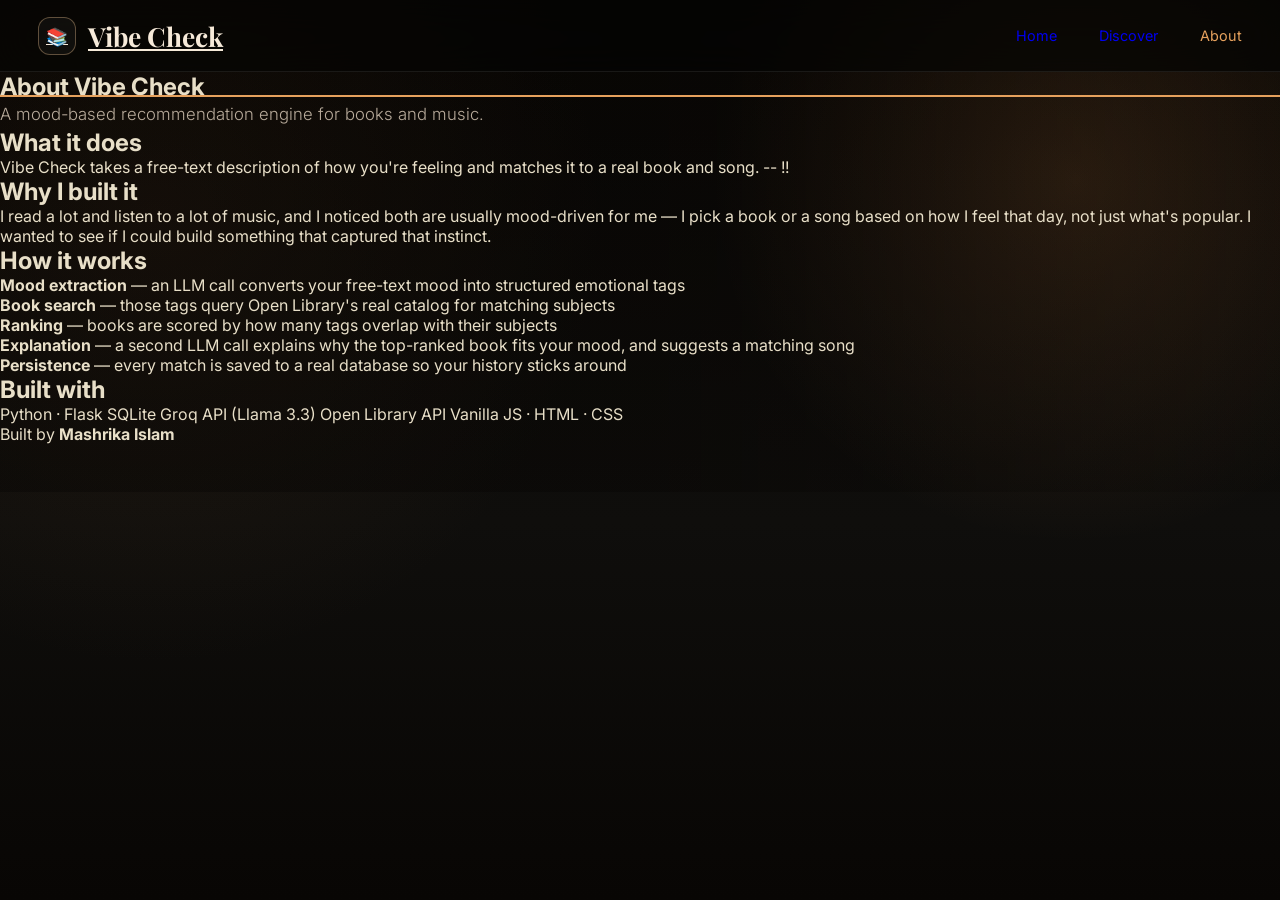
==== about.html @ 85992bfc "Add day/night mode toggle with CSS variable theming" ====
<!DOCTYPE html>
<html lang="en">
<head>
  <meta charset="UTF-8" />
  <meta name="viewport" content="width=device-width, initial-scale=1.0" />
  <title>About — Vibe Check</title>

  <link href="https://fonts.googleapis.com/css2?family=Playfair+Display:ital,wght@0,400;0,600;0,700;1,400&family=Inter:wght@300;400;500;600;700&display=swap" rel="stylesheet">
  <link rel="stylesheet" href="style.css" />
  <link rel="stylesheet" href="about.css" />
</head>

<body>
  <div class="app-shell">

    <nav class="navbar">
      <a href="index.html" class="brand">
        <div class="brand-icon">📚</div>
        <span>Vibe Check</span>
      </a>

      <div class="nav-links">
        <a href="index.html">Home</a>
        <a href="discover.html">Discover</a>
        <a href="about.html" class="active">About</a>
      </div>
    </nav>

    <main class="about-main">
      <section class="about-hero">
        <h1>About Vibe Check</h1>
        <p class="tagline">A mood-based recommendation engine for books and music.</p>
      </section>

      <section class="about-section">
        <h2>What it does</h2>
        <p>Vibe Check takes a free-text description of how you're feeling and matches it to a real book and song. -- !! </p>
      </section>

      <section class="about-section">
        <h2>Why I built it</h2>
        <p>I read a lot and listen to a lot of music, and I noticed both are usually mood-driven for me — I pick a book or a song based on how I feel that day, not just what's popular. I wanted to see if I could build something that captured that instinct.</p>
      </section>

      <section class="about-section">
        <h2>How it works</h2>
        <ol class="how-list">
          <li><strong>Mood extraction</strong> — an LLM call converts your free-text mood into structured emotional tags</li>
          <li><strong>Book search</strong> — those tags query Open Library's real catalog for matching subjects</li>
          <li><strong>Ranking</strong> — books are scored by how many tags overlap with their subjects</li>
          <li><strong>Explanation</strong> — a second LLM call explains why the top-ranked book fits your mood, and suggests a matching song</li>
          <li><strong>Persistence</strong> — every match is saved to a real database so your history sticks around</li>
        </ol>
      </section>

      <section class="about-section">
        <h2>Built with</h2>
        <div class="tech-tags">
          <span class="tech-tag">Python · Flask</span>
          <span class="tech-tag">SQLite</span>
          <span class="tech-tag">Groq API (Llama 3.3)</span>
          <span class="tech-tag">Open Library API</span>
          <span class="tech-tag">Vanilla JS · HTML · CSS</span>
        </div>
      </section>

      <section class="about-footer">
        <p>Built by <strong>Mashrika Islam</strong></p>
      </section>
    </main>

  </div>
  <script src="theme.js"></script>
</body>
</html>
---- style.css ----
*,
*::before,
*::after {
  box-sizing: border-box;
  margin: 0;
  padding: 0;
}
:root {
  --bg-main: #080604;
  --bg-mid: #0f0e0c;
  --bg-card: rgba(27, 22, 18, 0.92);
  --text-primary: #e8dfc8;
  --text-heading: #f6ead9;
  --text-muted: #b8ab9b;
  --text-faint: #7f7468;
  --border-color: rgba(255, 255, 255, 0.08);
  --accent: #e6a15d;
  --hero-overlay: rgba(8, 6, 4, 0.96);
  --hero-overlay-2: rgba(8, 6, 4, 0.25);
}

body.day-mode {
  --bg-main: #fdf6ec;
  --bg-mid: #faeed9;
  --bg-card: rgba(255, 252, 246, 0.94);
  --text-primary: #3d2f22;
  --text-heading: #2b2015;
  --text-muted: #7a6650;
  --text-faint: #9c8a73;
  --border-color: rgba(61, 47, 34, 0.1);
  --accent: #c75e3c;
  --hero-overlay: rgba(253, 246, 236, 0.88);
  --hero-overlay-2: rgba(253, 246, 236, 0.35);
}

body {
  font-family: 'Inter', sans-serif;
  background:
    radial-gradient(circle at 84% 20%, rgba(201, 129, 66, 0.2), transparent 28%),
    radial-gradient(circle at 12% 24%, rgba(111, 73, 38, 0.18), transparent 34%),
    linear-gradient(180deg, var(--bg-main) 0%, var(--bg-mid) 58%, var(--bg-main) 100%);
  color: var(--text-primary);
  min-height: 100vh;
  transition: background 0.4s ease, color 0.4s ease;
}

body::before {
  content: "";
  position: fixed;
  inset: 72px 0 auto 0;
  height: 420px;
  pointer-events: none;
  background:
    linear-gradient(90deg, var(--hero-overlay) 0%, var(--hero-overlay) 52%, var(--hero-overlay-2) 100%),
    url("https://images.unsplash.com/photo-1507842217343-583bb7270b66?auto=format&fit=crop&w=1800&q=80");
  background-size: cover;
  background-position: center;
  opacity: 0.42;
  z-index: -1;
  transition: opacity 0.4s ease;
}

body.day-mode::before {
  background:
    linear-gradient(90deg, var(--hero-overlay) 0%, var(--hero-overlay) 52%, var(--hero-overlay-2) 100%),
    url("daytime-bg");
  background-size: cover;
  background-position: center;
  opacity: 0.65;
}
.app-shell {
  min-height: 100vh;
}

/* Navbar */

.navbar {
  height: 72px;
  padding: 0 38px;
  display: flex;
  align-items: center;
  justify-content: space-between;
  border-bottom: 1px solid var(--border-color);
  background: rgba(5, 4, 3, 0.76);
  backdrop-filter: blur(18px);
  position: sticky;
  top: 0;
  z-index: 10;
}

.brand {
  display: flex;
  align-items: center;
  gap: 12px;
  font-family: 'Playfair Display', serif;
  font-size: 1.65rem;
  font-weight: 700;
  color: var(--text-heading);
}

.brand-icon {
  width: 38px;
  height: 38px;
  border: 1px solid rgba(240, 198, 144, 0.36);
  border-radius: 12px;
  display: grid;
  place-items: center;
  background: rgba(255, 255, 255, 0.04);
  font-size: 1.1rem;
}

.nav-links {
  display: flex;
  gap: 42px;
  font-size: 0.9rem;
  color: var(--text-faint);
}

.nav-links a {
  cursor: pointer;
  text-decoration: none;
}

.nav-links .active {
  color: var(--accent);
}
.nav-links .active::after {
  content: "";
  position: absolute;
  left: 0;
  right: 0;
  bottom: -26px;
  height: 2px;
  background: var(--accent);
}

.mode-pill {
  background: rgba(255, 255, 255, 0.06);
  border: 1px solid var(--border-color);
  color: #dfd0bd;
  border-radius: 999px;
  padding: 10px 16px;
  min-height: auto;
  box-shadow: none;
}

/* Hero */

.hero {
  max-width: 1180px;
  margin: 0 auto;
  padding: 70px 28px 22px;
  min-height: 360px;
}

.hero-content {
  max-width: 830px;
}

.hero h1 {
  font-family: 'Playfair Display', serif;
  font-size: clamp(3rem, 6vw, 5.35rem);
  line-height: 0.97;
  letter-spacing: -0.055em;
  color: var(--text-heading);
  margin-bottom: 20px;
  font-weight: 600;
}

.tagline {
  color: var(--text-muted);
  font-size: 1.05rem;
  line-height: 1.6;
  max-width: 580px;
  font-weight: 300;
}

/* Input */

.input-section {
  display: grid;
  grid-template-columns: minmax(0, 1fr) 172px;
  gap: 16px;
  align-items: center;
  margin-top: 28px;
}

textarea {
  width: 100%;
  height: 78px;
  padding: 18px 20px;
  font-family: 'Inter', sans-serif;
  font-size: 0.95rem;
  line-height: 1.5;
  border: 1px solid var(--border-color);
  border-radius: 14px;
  background: var(--bg-card);
  resize: none;
  color: var(--text-primary);
  box-shadow: inset 0 0 0 1px rgba(255, 255, 255, 0.02);
}

textarea::placeholder {
  color: var(--text-faint);
}

textarea:focus {
  outline: none;
  border-color: #e6a15d;
}

button {
  background: linear-gradient(135deg, var(--accent), #b54e30);
  color: #21140b;
  padding: 16px 24px;
  border: none;
  border-radius: 14px;
  font-family: 'Inter', sans-serif;
  font-size: 0.95rem;
  font-weight: 700;
  cursor: pointer;
  min-height: 58px;
  box-shadow: 0 16px 38px rgba(195, 105, 40, 0.22);
  transition: transform 0.15s, opacity 0.2s;
}

button:hover {
  opacity: 0.92;
}

button:active {
  transform: scale(0.98);
}

button:disabled {
  background: #4a4030;
  color: #7a6a50;
  cursor: not-allowed;
}

.match-btn {
  display: flex;
  align-items: center;
  justify-content: center;
  gap: 12px;
}

.try-row {
  display: flex;
  align-items: center;
  gap: 12px;
  margin-top: 18px;
  color: #a99b8b;
  font-size: 0.82rem;
}

.mood-chips {
  display: flex;
  flex-wrap: wrap;
  gap: 9px;
  margin: 0;
}

.chip {
  background: rgba(255, 255, 255, 0.06);
  border: 1px solid var(--border-color);
  color: #cbbdaa;
  padding: 7px 14px;
  border-radius: 999px;
  font-size: 0.78rem;
  cursor: pointer;
  transition: all 0.2s;
}

.chip:hover {
  background: rgba(230, 161, 93, 0.18);
  color: #f6d2a8;
  border-color: rgba(230, 161, 93, 0.45);
}

/* Results */

#result {
  max-width: 1180px;
  margin: 26px auto 0;
  padding: 0 28px;
}

.matches-grid {
  display: grid;
  grid-template-columns: 1.05fr 0.95fr;
  gap: 14px;
  animation: fadeUp 0.4s ease;
}

.match-card {
  background: var(--bg-card);
  border: 1px solid var(--border-color);
  border-radius: 18px;
  padding: 18px;
  box-shadow: 0 18px 60px rgba(0, 0, 0, 0.42);
}
.card-label {
  font-family: 'Playfair Display', serif;
  font-size: 1.05rem;
  color: var(--text-heading);
  margin-bottom: 14px;
}

.book-layout,
.song-layout {
  display: grid;
  grid-template-columns: 150px 1fr;
  gap: 24px;
}

.cover {
  width: 150px;
  height: 220px;
  object-fit: cover;
  border-radius: 10px;
  box-shadow: 0 14px 35px rgba(0, 0, 0, 0.55);
}

.book-info h2,
.song-info h2 {
  font-family: 'Playfair Display', serif;
  font-size: 1.85rem;
  font-weight: 400;
  line-height: 1.15;
  color: #f7ead9;
  margin-bottom: 5px;
}

.author {
  color: #b7a693;
  font-size: 0.9rem;
  margin-bottom: 12px;
}

.book-meta {
  display: flex;
  gap: 12px;
  flex-wrap: wrap;
  color: #e2a45f;
  font-size: 0.78rem;
  margin-bottom: 16px;
}

.why {
  font-size: 0.92rem;
  line-height: 1.65;
  color: #c9bbaa;
  margin-bottom: 14px;
}

.firstline {
  font-family: 'Playfair Display', serif;
  font-style: italic;
  color: #8e8172;
  font-size: 0.9rem;
  border-left: 2px solid rgba(230, 161, 93, 0.32);
  padding-left: 14px;
  margin-bottom: 18px;
  line-height: 1.55;
}

.card-actions {
  display: flex;
  justify-content: space-between;
  gap: 14px;
  align-items: center;
}

.outline-btn,
.spotify-btn {
  display: inline-block;
  border: 1px solid rgba(255, 255, 255, 0.14);
  color: #f0dec9;
  background: rgba(255, 255, 255, 0.04);
  padding: 10px 16px;
  border-radius: 9px;
  text-decoration: none;
  font-size: 0.82rem;
}

.ghost-btn {
  background: transparent;
  color: #d7a06a;
  box-shadow: none;
  padding: 0;
  min-height: auto;
  font-size: 0.8rem;
}

.album-art {
  width: 150px;
  height: 150px;
  border-radius: 12px;
  display: grid;
  place-items: center;
  font-size: 3rem;
  color: rgba(255, 255, 255, 0.65);
  background:
    linear-gradient(160deg, rgba(148, 132, 111, 0.5), rgba(38, 35, 32, 0.95)),
    radial-gradient(circle at 30% 20%, rgba(244, 178, 104, 0.45), transparent 36%);
  box-shadow: 0 14px 35px rgba(0, 0, 0, 0.45);
}

.song-reason {
  font-size: 0.92rem;
  color: #c9bbaa;
  line-height: 1.65;
  margin: 18px 0;
}

.fake-player {
  display: grid;
  grid-template-columns: 42px auto 1fr auto;
  gap: 10px;
  align-items: center;
  color: #9f9283;
  font-size: 0.78rem;
  margin-bottom: 18px;
}

.fake-player button {
  width: 42px;
  height: 42px;
  min-height: 42px;
  padding: 0;
  border-radius: 50%;
}

.player-line {
  height: 4px;
  background: rgba(255, 255, 255, 0.12);
  border-radius: 999px;
}

.spotify-btn {
  border-color: rgba(30, 215, 96, 0.35);
  color: #dfffe9;
}

/* Source cards */

.source-row {
  max-width: 1180px;
  margin: 10px auto 0;
  padding: 0 28px;
  display: grid;
  grid-template-columns: 1fr 1fr;
  gap: 14px;
}

.source-card {
  background: var(--bg-card);
  border: 1px solid var(--border-color);
  border-radius: 14px;
  padding: 14px 18px;
  display: flex;
  align-items: center;
  gap: 14px;
}

.source-icon {
  font-size: 1.6rem;
  color: #dca060;
}

.spotify-dot {
  color: #1db954;
}

.source-card strong {
  color: #dfd2bf;
  font-size: 0.84rem;
  font-weight: 600;
}

.source-card p {
  color: var(--text-faint);
  font-size: 0.74rem;
  margin-top: 3px;
}

/* Bottom dashboard */

.dashboard-row {
  max-width: 1180px;
  margin: 14px auto 80px;
  padding: 0 28px;
  display: grid;
  grid-template-columns: 1fr 1fr 1fr;
  gap: 14px;
}

.mini-panel {
  background: var(--bg-card);
  border: 1px solid var(--border-color);
  border-radius: 16px;
  padding: 16px;
  min-height: 190px;
}

.panel-header {
  display: flex;
  justify-content: space-between;
  align-items: center;
  margin-bottom: 14px;
}

.panel-header h2 {
  font-family: 'Playfair Display', serif;
  font-size: 1rem;
  color: #f3e5d2;
}

.panel-header span {
  color: #c9935c;
  font-size: 0.75rem;
}

.mood-gallery {
  display: grid;
  grid-template-columns: repeat(4, 1fr);
  gap: 10px;
}

.mood-gallery div {
  min-height: 116px;
  border-radius: 12px;
  padding: 10px;
  background:
    linear-gradient(180deg, rgba(89, 66, 48, 0.58), rgba(17, 14, 12, 0.95));
  display: flex;
  flex-direction: column;
  justify-content: space-between;
}

.mood-art {
  font-size: 1.45rem;
}

.mood-gallery p {
  color: #ead8c2;
  font-size: 0.76rem;
  line-height: 1.2;
}

.recent-list {
  display: flex;
  flex-direction: column;
}

.recent-list:empty::before {
  content: "Your recent matches will appear here after you get a recommendation.";
  color: var(--text-faint);
  font-size: 0.82rem;
  line-height: 1.5;
}

.history-card {
  display: grid;
  grid-template-columns: 42px 1fr auto;
  gap: 10px;
  align-items: start;
  padding: 9px 0;
  border-bottom: 1px solid rgba(255, 255, 255, 0.06);
}

.history-cover {
  width: 42px;
  height: 58px;
  object-fit: cover;
  border-radius: 5px;
}

.history-info h3 {
  font-family: 'Inter', sans-serif;
  font-size: 0.78rem;
  color: #dfd0bd;
  font-weight: 500;
  margin-bottom: 3px;
}

.history-mood {
  color: #8f8376;
  font-size: 0.72rem;
  line-height: 1.35;
  display: -webkit-box;
  -webkit-line-clamp: 1;
  -webkit-box-orient: vertical;
  overflow: hidden;
}

.history-date,
.history-info .author,
.history-info .more-link {
  display: none;
}

.delete-btn {
  background: none;
  border: none;
  box-shadow: none;
  min-height: auto;
  color: #695f54;
  cursor: pointer;
  font-size: 0.8rem;
  padding: 0;
}

.delete-btn:hover {
  color: #b89d80;
}

.book-strip {
  display: grid;
  grid-template-columns: repeat(3, 1fr);
  gap: 9px;
}

.book-strip div {
  min-height: 142px;
  border-radius: 10px;
  background:
    linear-gradient(160deg, rgba(42, 33, 25, 0.96), rgba(118, 80, 49, 0.92));
  color: #f2e5d5;
  font-family: 'Playfair Display', serif;
  font-size: 0.78rem;
  line-height: 1.25;
  padding: 10px;
  display: flex;
  align-items: flex-end;
}

/* Loading */

.loading {
  text-align: center;
  color: var(--text-faint);
  font-size: 0.9rem;
  padding: 34px 0;
  animation: pulse 1.5s ease-in-out infinite;
}

.error-message {
  max-width: 1180px;
  margin: 0 auto;
  color: #bda996;
  background: var(--bg-card);
  border: 1px solid var(--border-color);
  border-radius: 16px;
  padding: 22px;
}

@keyframes pulse {
  0%, 100% {
    opacity: 1;
  }

  50% {
    opacity: 0.35;
  }
}

@keyframes fadeUp {
  from {
    opacity: 0;
    transform: translateY(12px);
  }

  to {
    opacity: 1;
    transform: translateY(0);
  }
}

/* Mobile */

@media (max-width: 900px) {
  .navbar {
    padding: 0 20px;
  }

  .nav-links {
    display: none;
  }

  .input-section,
  .matches-grid,
  .source-row,
  .dashboard-row {
    grid-template-columns: 1fr;
  }

  .book-layout,
  .song-layout {
    grid-template-columns: 110px 1fr;
  }

  .cover {
    width: 110px;
    height: 165px;
  }

  .album-art {
    width: 110px;
    height: 110px;
  }

  .hero {
    padding-top: 46px;
  }

  .try-row {
    align-items: flex-start;
    flex-direction: column;
  }
}

@media (max-width: 560px) {
  .brand {
    font-size: 1.35rem;
  }

  .mode-pill {
    display: none;
  }

  .hero {
    padding-left: 20px;
    padding-right: 20px;
  }

  #result,
  .source-row,
  .dashboard-row {
    padding-left: 20px;
    padding-right: 20px;
  }

  .book-layout,
  .song-layout {
    grid-template-columns: 1fr;
  }

  .cover,
  .album-art {
    width: 125px;
  }

  .cover {
    height: 185px;
  }

  .dashboard-row {
    display: none;
  }

  .source-row {
    display: none;
  }
}
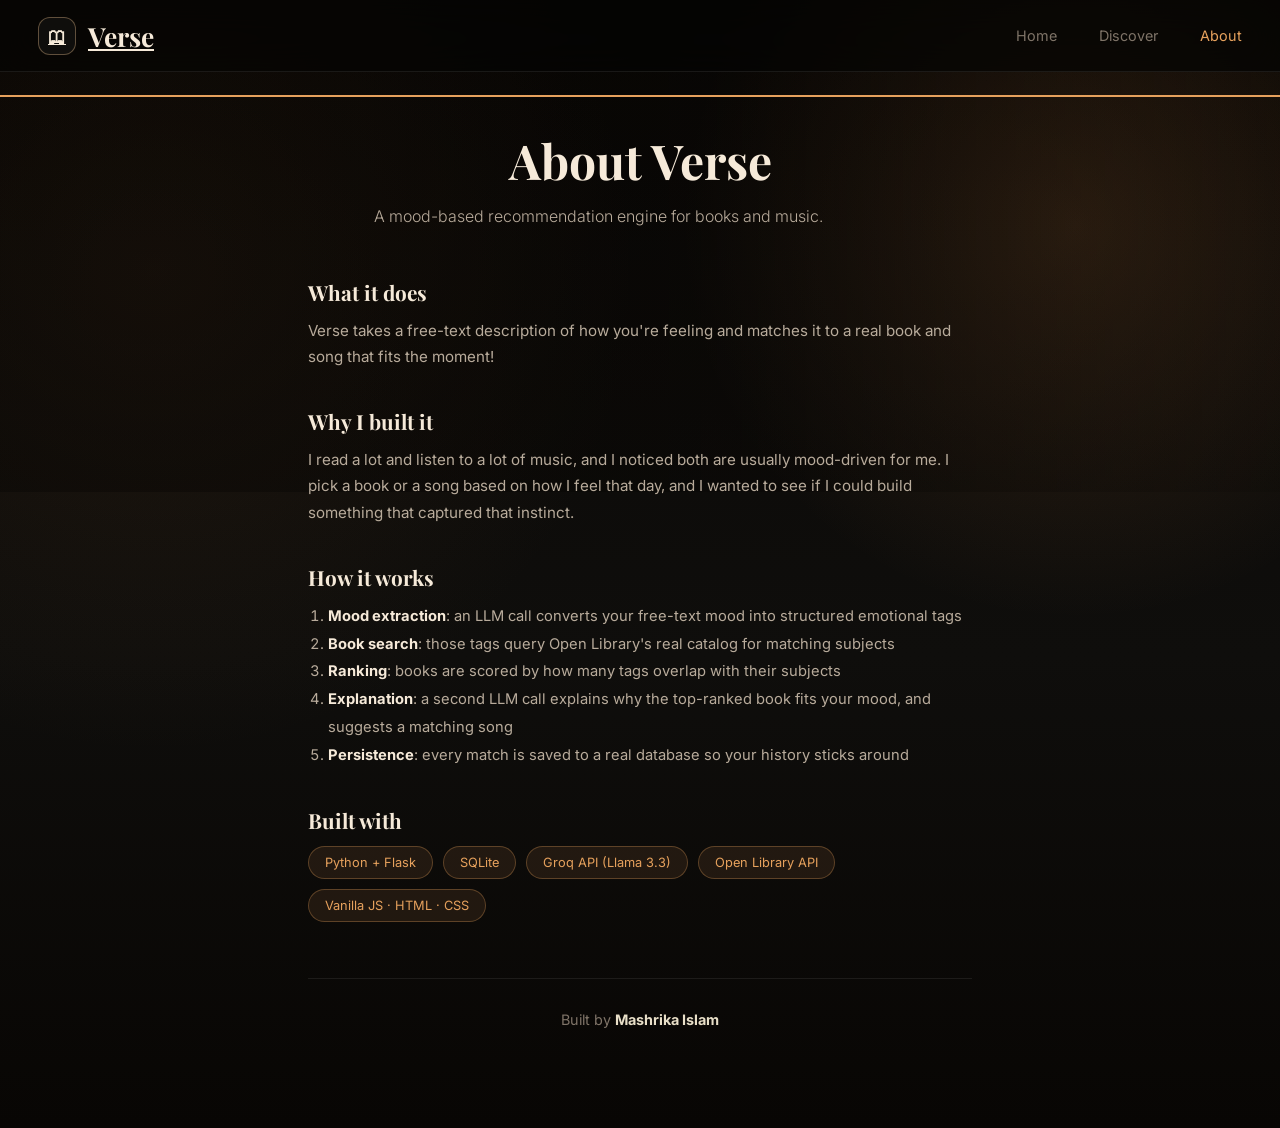
==== commit 8ae44ecb: "Clean up CSS and Discover/About page" ====
--- a/about.html
+++ b/about.html
@@ -3,7 +3,7 @@
 <head>
   <meta charset="UTF-8" />
   <meta name="viewport" content="width=device-width, initial-scale=1.0" />
-  <title>About — Vibe Check</title>
+  <title>About Verse</title>
 
   <link href="https://fonts.googleapis.com/css2?family=Playfair+Display:ital,wght@0,400;0,600;0,700;1,400&family=Inter:wght@300;400;500;600;700&display=swap" rel="stylesheet">
   <link rel="stylesheet" href="style.css" />
@@ -15,8 +15,8 @@
 
     <nav class="navbar">
       <a href="index.html" class="brand">
-        <div class="brand-icon">📚</div>
-        <span>Vibe Check</span>
+        <div class="brand-icon">🕮</div>
+        <span>Verse</span>
       </a>
 
       <div class="nav-links">
@@ -28,35 +28,35 @@
 
     <main class="about-main">
       <section class="about-hero">
-        <h1>About Vibe Check</h1>
+        <h1>About Verse</h1>
         <p class="tagline">A mood-based recommendation engine for books and music.</p>
       </section>
 
       <section class="about-section">
         <h2>What it does</h2>
-        <p>Vibe Check takes a free-text description of how you're feeling and matches it to a real book and song. -- !! </p>
+        <p>Verse takes a free-text description of how you're feeling and matches it to a real book and song that fits the moment! </p>
       </section>
 
       <section class="about-section">
         <h2>Why I built it</h2>
-        <p>I read a lot and listen to a lot of music, and I noticed both are usually mood-driven for me — I pick a book or a song based on how I feel that day, not just what's popular. I wanted to see if I could build something that captured that instinct.</p>
+        <p>I read a lot and listen to a lot of music, and I noticed both are usually mood-driven for me. I pick a book or a song based on how I feel that day, and I wanted to see if I could build something that captured that instinct.</p>
       </section>
 
       <section class="about-section">
         <h2>How it works</h2>
         <ol class="how-list">
-          <li><strong>Mood extraction</strong> — an LLM call converts your free-text mood into structured emotional tags</li>
-          <li><strong>Book search</strong> — those tags query Open Library's real catalog for matching subjects</li>
-          <li><strong>Ranking</strong> — books are scored by how many tags overlap with their subjects</li>
-          <li><strong>Explanation</strong> — a second LLM call explains why the top-ranked book fits your mood, and suggests a matching song</li>
-          <li><strong>Persistence</strong> — every match is saved to a real database so your history sticks around</li>
+          <li><strong>Mood extraction</strong>: an LLM call converts your free-text mood into structured emotional tags</li>
+          <li><strong>Book search</strong>: those tags query Open Library's real catalog for matching subjects</li>
+          <li><strong>Ranking</strong>: books are scored by how many tags overlap with their subjects</li>
+          <li><strong>Explanation</strong>: a second LLM call explains why the top-ranked book fits your mood, and suggests a matching song</li>
+          <li><strong>Persistence</strong>: every match is saved to a real database so your history sticks around</li>
         </ol>
       </section>
 
       <section class="about-section">
         <h2>Built with</h2>
         <div class="tech-tags">
-          <span class="tech-tag">Python · Flask</span>
+          <span class="tech-tag">Python + Flask</span>
           <span class="tech-tag">SQLite</span>
           <span class="tech-tag">Groq API (Llama 3.3)</span>
           <span class="tech-tag">Open Library API</span>
--- a/style.css
+++ b/style.css
@@ -63,7 +63,7 @@
 body.day-mode::before {
   background:
     linear-gradient(90deg, var(--hero-overlay) 0%, var(--hero-overlay) 52%, var(--hero-overlay-2) 100%),
-    url("daytime-bg");
+    url("daytime-bg.png");
   background-size: cover;
   background-position: center;
   opacity: 0.65;
@@ -119,6 +119,7 @@
 .nav-links a {
   cursor: pointer;
   text-decoration: none;
+  color: var(--text-faint);
 }
 
 .nav-links .active {
@@ -622,20 +623,6 @@
   gap: 9px;
 }
 
-.book-strip div {
-  min-height: 142px;
-  border-radius: 10px;
-  background:
-    linear-gradient(160deg, rgba(42, 33, 25, 0.96), rgba(118, 80, 49, 0.92));
-  color: #f2e5d5;
-  font-family: 'Playfair Display', serif;
-  font-size: 0.78rem;
-  line-height: 1.25;
-  padding: 10px;
-  display: flex;
-  align-items: flex-end;
-}
-
 /* Loading */
 
 .loading {
@@ -763,4 +750,66 @@
   .source-row {
     display: none;
   }
+}
+
+.album-art-img {
+  width: 150px;
+  height: 150px;
+  object-fit: cover;
+  border-radius: 12px;
+  box-shadow: 0 14px 35px rgba(0, 0, 0, 0.45);
+  flex-shrink: 0;
+}
+
+.curated-badge {
+  display: inline-block;
+  background: rgba(230, 161, 93, 0.15);
+  border: 1px solid rgba(230, 161, 93, 0.4);
+  color: #e6a15d;
+  font-size: 0.7rem;
+  font-weight: 600;
+  letter-spacing: 1px;
+  text-transform: uppercase;
+  padding: 4px 10px;
+  border-radius: 999px;
+  margin-bottom: 8px;
+  display: block;
+  width: fit-content;
+}
+
+.book-strip {
+  display: grid;
+  grid-template-columns: repeat(3, 1fr);
+  gap: 9px;
+}
+
+.book-strip-item {
+  text-decoration: none;
+  border-radius: 10px;
+  overflow: hidden;
+  position: relative;
+  min-height: 142px;
+  display: block;
+}
+
+.book-strip-cover {
+  width: 100%;
+  height: 142px;
+  object-fit: cover;
+  border-radius: 10px;
+  display: block;
+}
+
+.book-strip-item span {
+  position: absolute;
+  bottom: 0;
+  left: 0;
+  right: 0;
+  padding: 8px 10px;
+  background: linear-gradient(to top, rgba(0,0,0,0.8), transparent);
+  color: #f2e5d5;
+  font-family: 'Playfair Display', serif;
+  font-size: 0.72rem;
+  line-height: 1.25;
+  border-radius: 0 0 10px 10px;
 }
--- a/about.css
+++ b/about.css
@@ -0,0 +1,82 @@
+.about-main {
+  max-width: 720px;
+  margin: 0 auto;
+  padding: 56px 28px 100px;
+}
+
+.about-hero {
+  text-align: center;
+  margin-bottom: 48px;
+}
+
+.about-hero h1 {
+  font-family: 'Playfair Display', serif;
+  font-size: clamp(2.2rem, 4.5vw, 3rem);
+  color: var(--text-heading);
+  margin-bottom: 12px;
+}
+
+.about-hero .tagline {
+  color: var(--text-muted);
+  font-size: 1rem;
+}
+
+.about-section {
+  margin-bottom: 36px;
+}
+
+.about-section h2 {
+  font-family: 'Playfair Display', serif;
+  font-size: 1.3rem;
+  color: var(--text-heading);
+  margin-bottom: 12px;
+}
+
+.about-section p {
+  color: var(--text-muted);
+  font-size: 0.95rem;
+  line-height: 1.75;
+}
+
+.how-list {
+  color: var(--text-muted);
+  font-size: 0.92rem;
+  line-height: 1.9;
+  padding-left: 20px;
+}
+
+.how-list strong {
+  color: var(--text-heading);
+}
+
+.tech-tags {
+  display: flex;
+  flex-wrap: wrap;
+  gap: 10px;
+}
+
+.tech-tag {
+  background: rgba(230, 161, 93, 0.1);
+  border: 1px solid rgba(230, 161, 93, 0.3);
+  color: var(--accent);
+  padding: 8px 16px;
+  border-radius: 999px;
+  font-size: 0.8rem;
+}
+
+.about-footer {
+  text-align: center;
+  margin-top: 56px;
+  padding-top: 32px;
+  border-top: 1px solid var(--border-color);
+  color: var(--text-faint);
+  font-size: 0.9rem;
+}
+
+.about-footer strong {
+  color: var(--text-primary);
+}
+
+@media (max-width: 560px) {
+  .about-main { padding: 40px 20px 80px; }
+}
